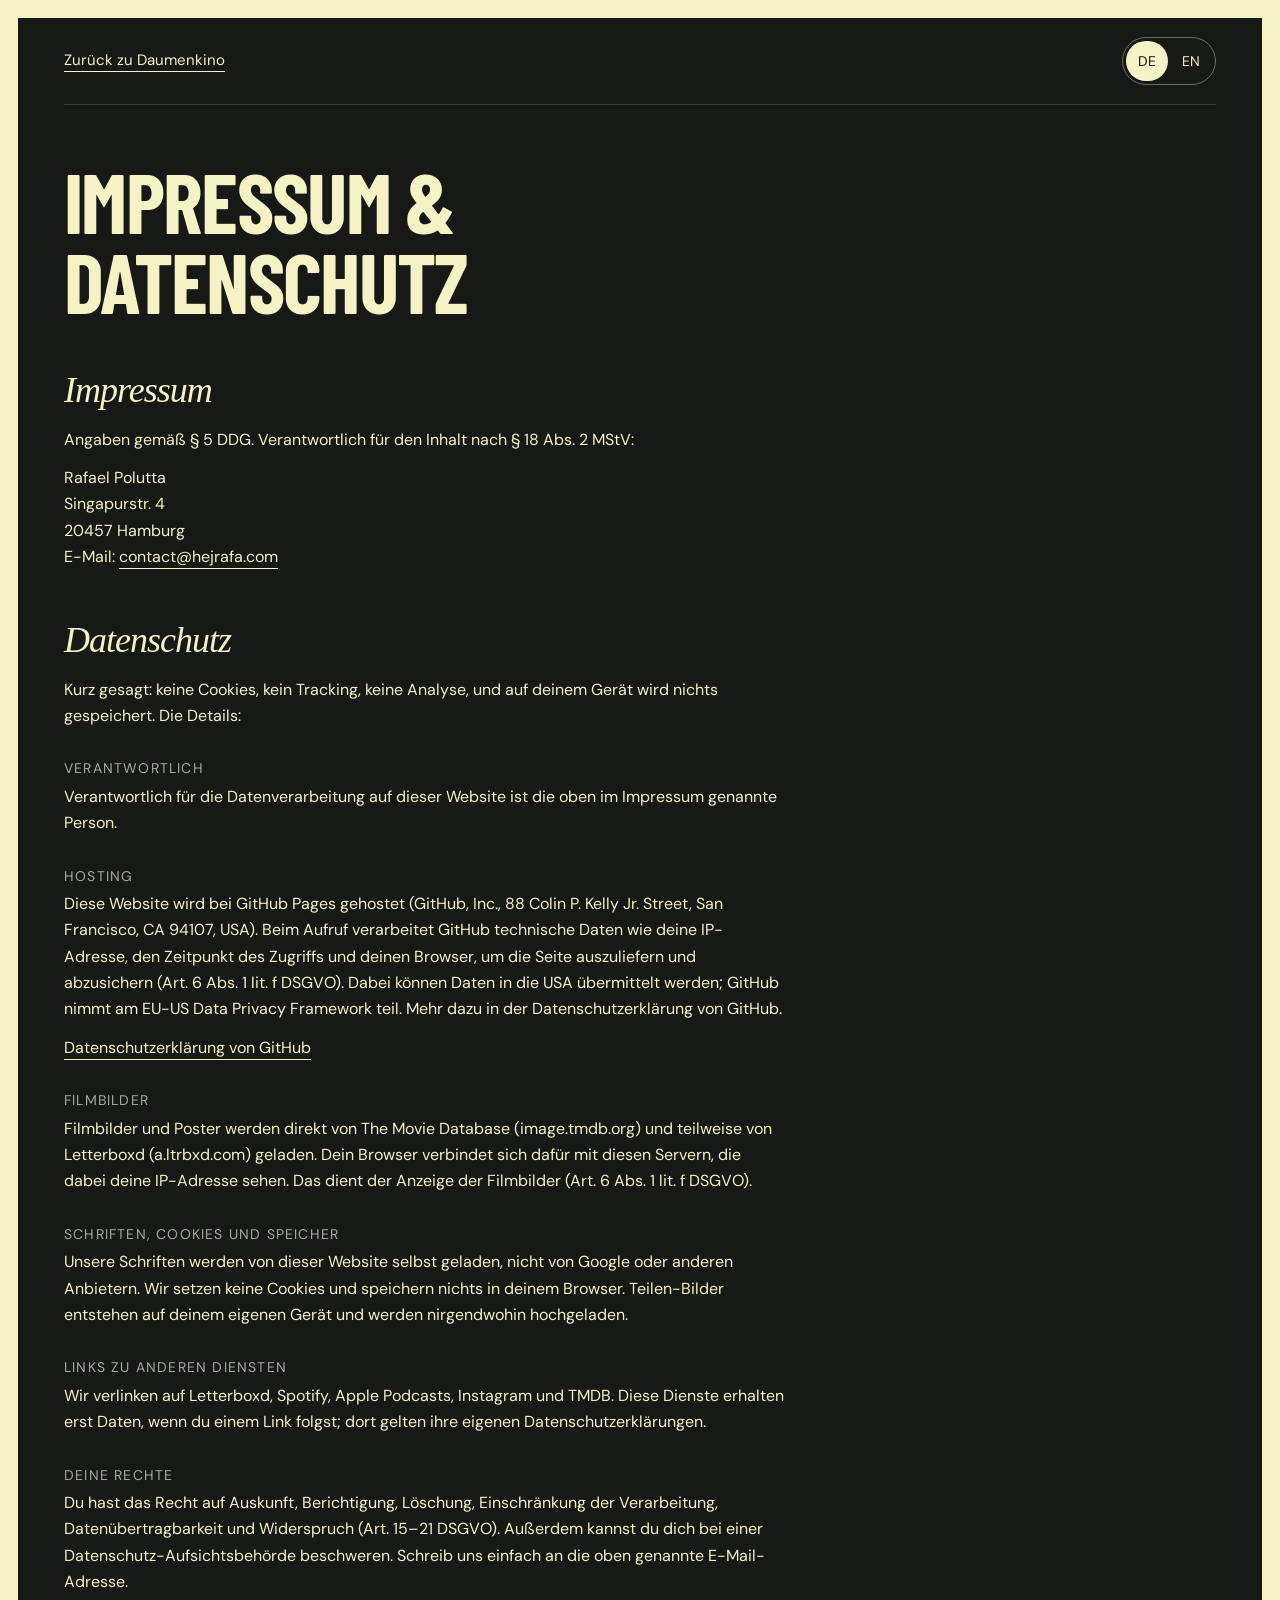
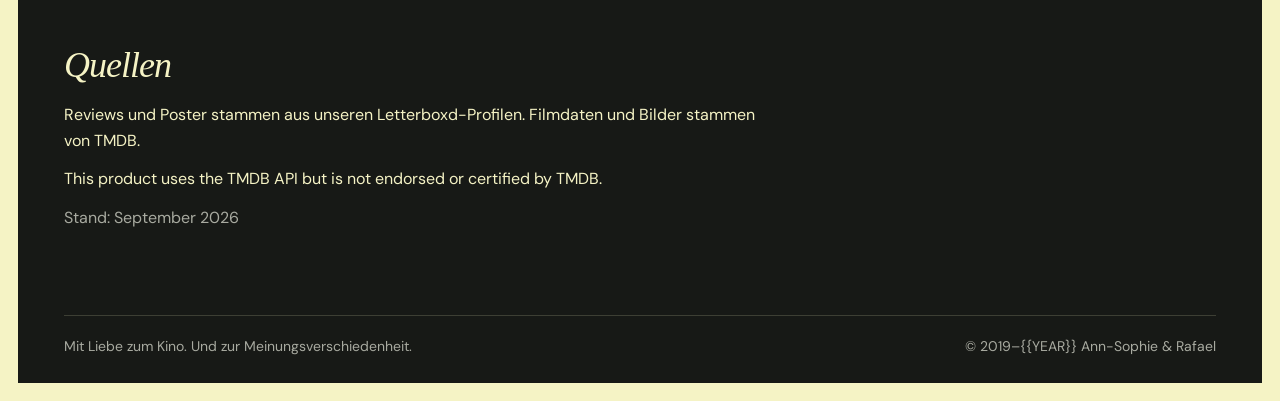
==== legal.html @ 0b09409e "Refresh the site: favorites, sharing, legal page, a11y and SEO Design and copy - Larger small text, " ====
<!doctype html>
<html lang="de">
<head>
  <meta charset="UTF-8"><meta name="viewport" content="width=device-width, initial-scale=1">
  <meta name="theme-color" content="#171916">
  <meta name="robots" content="noindex,follow">
  <title data-en="Legal notice &amp; privacy — Daumenkino">Impressum &amp; Datenschutz — Daumenkino</title>
  <link rel="icon" href="./assets/favicon.svg" type="image/svg+xml"><link rel="apple-touch-icon" href="./assets/apple-touch-icon.png">
  <link rel="stylesheet" href="./styles.css">
</head>
<body>
<div class="site-shell legal-page">
  <header class="topbar"><nav aria-label="Hauptnavigation" data-en-aria-label="Main navigation"><a class="text-link" href="./" data-en="Back to Daumenkino">Zurück zu Daumenkino</a></nav><div class="header-actions"><div class="language-toggle" role="group" aria-label="Sprache wählen" data-en-aria-label="Choose language"><a href="./impressum.html" data-language="de" data-page="impressum.html" lang="de" hreflang="de" aria-label="Deutsch" aria-current="page">DE</a><a href="./en/impressum.html" data-language="en" data-page="impressum.html" lang="en" hreflang="en" aria-label="English">EN</a></div></div></header>
  <main id="main" class="legal">
    <h1 data-en="Legal notice &amp; privacy">Impressum &amp; Datenschutz</h1>

    <section aria-labelledby="impressum">
      <h2 id="impressum" data-en="Legal notice">Impressum</h2>
      <p data-en="Information according to § 5 DDG and § 18 (2) MStV. Responsible for the content:">Angaben gemäß § 5 DDG. Verantwortlich für den Inhalt nach § 18 Abs. 2 MStV:</p>
      <address>Rafael Polutta<br>Singapurstr. 4<br>20457 Hamburg<br><span data-en="Email:">E-Mail:</span> <a class="text-link" href="mailto:contact@hejrafa.com">contact@hejrafa.com</a></address>
    </section>

    <section aria-labelledby="datenschutz">
      <h2 id="datenschutz" data-en="Privacy">Datenschutz</h2>
      <p data-en="Short version: no cookies, no tracking, no analytics, and nothing is stored on your device. The details:">Kurz gesagt: keine Cookies, kein Tracking, keine Analyse, und auf deinem Gerät wird nichts gespeichert. Die Details:</p>

      <h3 data-en="Who is responsible">Verantwortlich</h3>
      <p data-en="The person named in the legal notice above is responsible for data processing on this website.">Verantwortlich für die Datenverarbeitung auf dieser Website ist die oben im Impressum genannte Person.</p>

      <h3 data-en="Hosting">Hosting</h3>
      <p data-en="This website is hosted by GitHub Pages (GitHub, Inc., 88 Colin P. Kelly Jr. Street, San Francisco, CA 94107, USA). When you visit, GitHub processes technical data such as your IP address, the time of access and your browser, in order to deliver the site and keep it secure (Art. 6 (1) (f) GDPR). Data may be transferred to the USA; GitHub participates in the EU-US Data Privacy Framework. More in GitHub’s privacy statement.">Diese Website wird bei GitHub Pages gehostet (GitHub, Inc., 88 Colin P. Kelly Jr. Street, San Francisco, CA 94107, USA). Beim Aufruf verarbeitet GitHub technische Daten wie deine IP-Adresse, den Zeitpunkt des Zugriffs und deinen Browser, um die Seite auszuliefern und abzusichern (Art. 6 Abs. 1 lit. f DSGVO). Dabei können Daten in die USA übermittelt werden; GitHub nimmt am EU-US Data Privacy Framework teil. Mehr dazu in der Datenschutzerklärung von GitHub.</p>
      <p><a class="text-link" href="https://docs.github.com/site-policy/privacy-policies/github-general-privacy-statement" data-en="GitHub privacy statement">Datenschutzerklärung von GitHub</a></p>

      <h3 data-en="Film images">Filmbilder</h3>
      <p data-en="Film stills and posters are loaded directly from The Movie Database (image.tmdb.org) and, in some cases, from Letterboxd (a.ltrbxd.com). Your browser connects to these servers, which therefore see your IP address. We use this to show film images (Art. 6 (1) (f) GDPR).">Filmbilder und Poster werden direkt von The Movie Database (image.tmdb.org) und teilweise von Letterboxd (a.ltrbxd.com) geladen. Dein Browser verbindet sich dafür mit diesen Servern, die dabei deine IP-Adresse sehen. Das dient der Anzeige der Filmbilder (Art. 6 Abs. 1 lit. f DSGVO).</p>

      <h3 data-en="Fonts, cookies and storage">Schriften, Cookies und Speicher</h3>
      <p data-en="Our fonts are served from this website itself, not from Google or other providers. We set no cookies and store nothing in your browser. Share images are created on your own device and are not uploaded anywhere.">Unsere Schriften werden von dieser Website selbst geladen, nicht von Google oder anderen Anbietern. Wir setzen keine Cookies und speichern nichts in deinem Browser. Teilen-Bilder entstehen auf deinem eigenen Gerät und werden nirgendwohin hochgeladen.</p>

      <h3 data-en="Links to other services">Links zu anderen Diensten</h3>
      <p data-en="We link to Letterboxd, Spotify, Apple Podcasts, Instagram and TMDB. Those services only receive data once you follow a link; their own privacy policies apply there.">Wir verlinken auf Letterboxd, Spotify, Apple Podcasts, Instagram und TMDB. Diese Dienste erhalten erst Daten, wenn du einem Link folgst; dort gelten ihre eigenen Datenschutzerklärungen.</p>

      <h3 data-en="Your rights">Deine Rechte</h3>
      <p data-en="You have the right to access, rectification, erasure, restriction of processing, data portability and to object to processing (Art. 15–21 GDPR). You can also complain to a data protection supervisory authority. Just write to the email address above.">Du hast das Recht auf Auskunft, Berichtigung, Löschung, Einschränkung der Verarbeitung, Datenübertragbarkeit und Widerspruch (Art. 15–21 DSGVO). Außerdem kannst du dich bei einer Datenschutz-Aufsichtsbehörde beschweren. Schreib uns einfach an die oben genannte E-Mail-Adresse.</p>
    </section>

    <section aria-labelledby="credits">
      <h2 id="credits" data-en="Credits">Quellen</h2>
      <p data-en="Reviews and posters come from our Letterboxd profiles. Film data and images come from TMDB.">Reviews und Poster stammen aus unseren Letterboxd-Profilen. Filmdaten und Bilder stammen von TMDB.</p>
      <p lang="en">This product uses the TMDB API but is not endorsed or certified by TMDB.</p>
      <p class="legal-updated" data-en="Last updated: September 2026">Stand: September 2026</p>
    </section>
  </main>
  <footer><div class="credits"><span data-en="For the love of cinema. And a good disagreement.">Mit Liebe zum Kino. Und zur Meinungsverschiedenheit.</span><span>© 2019–{{YEAR}} Ann-Sophie & Rafael</span></div></footer>
</div>
</body>
</html>
---- styles.css ----
@font-face{font-family:Barlow;src:url('./assets/fonts/barlow-bold.woff2') format('woff2');font-weight:700;font-display:swap}@font-face{font-family:DM;src:url('./assets/fonts/dm-sans.woff2') format('woff2');font-weight:400;font-display:swap}
:root{--ink:#171916;--paper:#f5f3c5;--yellow:#f5f1a2;--muted:#a8aaa0;--line:#3d3f34;--display:Barlow,Impact,'Arial Narrow',sans-serif;--body:DM,Arial,sans-serif;color-scheme:dark}*{box-sizing:border-box}html{scroll-behavior:smooth;scroll-padding-top:24px}body{margin:0;background:var(--paper);color:var(--paper);font-family:var(--body);font-size:16px}a{color:inherit;text-decoration:none}button{font:inherit}button,a{-webkit-tap-highlight-color:transparent}a:focus-visible,button:focus-visible{outline:3px solid var(--yellow);outline-offset:5px}button{cursor:pointer}button:disabled{cursor:default}a:hover{text-decoration:none}button:hover,a:hover{transition:color .2s,background .2s}::selection{background:var(--yellow);color:var(--ink)}.site-shell{background:var(--ink);margin:18px;padding:0 46px;overflow:hidden}.topbar{height:87px;display:flex;align-items:center;justify-content:space-between;border-bottom:1px solid var(--line)}nav{display:flex;gap:38px}nav a{font-size:15px}nav a:hover{color:#fff}.masthead{padding-top:31px}.edition{display:flex;justify-content:space-between;font-size:14px;letter-spacing:1.3px;text-transform:uppercase}.wordmark{position:relative;margin-top:24px;padding-top:18px}.wordmark h1,.wordmark-echo{font-family:var(--display);font-size:clamp(78px,18.3vw,270px);font-weight:700;line-height:.81;letter-spacing:-.032em;margin:0;white-space:nowrap}.wordmark h1{position:relative;background:var(--ink);padding-bottom:9px}.wordmark-echo{position:absolute;top:-12px;left:0;transform:scaleY(.7);transform-origin:top;opacity:.55;clip-path:inset(0 0 50% 0);letter-spacing:-.032em}.wordmark-star{font-family:Arial,sans-serif;font-size:.36em;vertical-align:top;display:inline-block;margin-left:.08em;margin-top:.02em;font-weight:400}.intro-line{display:flex;align-items:center;gap:30px;padding:32px 0 49px}.intro-line>p:first-child{font-size:24px;letter-spacing:-.8px;flex:1}.intro-line em{font-family:Georgia,serif;font-weight:400}.intro-line p{margin:0}.section-bar{border-top:1px solid var(--line);padding:23px 0;display:flex;justify-content:space-between;align-items:center;gap:20px}.section-bar h2{font-size:14px;font-weight:400;letter-spacing:1.2px;margin:0;text-transform:uppercase}.count{display:inline-block;border:1px solid #686a58;border-radius:20px;font-size:14px;padding:3px 7px;margin-left:9px;letter-spacing:0}.filters{display:flex;gap:6px}.filters button{border:1px solid #6e705d;color:var(--paper);background:transparent;border-radius:22px;padding:8px 17px;font-size:14px;min-height:36px}.filters button[aria-pressed=true],.filters button:hover{background:var(--paper);color:var(--ink);border-color:var(--paper)}.review-grid{display:grid;grid-template-columns:1fr 1fr;gap:22px}.review-card{isolation:isolate;position:relative;min-height:430px;border-radius:10px;overflow:hidden;background:#30352a;display:flex;flex-direction:column;justify-content:space-between;padding:27px 28px}.review-card[hidden]{display:none}.review-card.feature{grid-column:1/-1;min-height:580px;padding:32px 38px}.film-still{position:absolute;inset:0;width:100%;height:100%;object-fit:cover;z-index:-3;transition:transform .7s ease}.card-shade{position:absolute;inset:0;background:linear-gradient(180deg,rgba(9,15,12,.58),rgba(8,12,9,.52) 38%,rgba(6,10,8,.83));z-index:-2}.card-top{display:flex;justify-content:space-between;align-items:center;gap:20px;font-size:14px;letter-spacing:1px;text-transform:uppercase}.rating{font-size:19px;white-space:nowrap;letter-spacing:1.2px}.quote{font-family:var(--display);text-transform:uppercase;font-size:clamp(32px,3.8vw,60px);line-height:.99;text-align:center;max-width:94%;margin:45px auto;color:var(--yellow);text-wrap:balance;letter-spacing:-.025em;text-shadow:0 2px 25px #0003}.feature .quote{font-size:clamp(44px,6.5vw,100px);max-width:850px;margin:66px auto}.quote.long-quote{font-size:clamp(28px,3.1vw,45px)}.feature .quote.long-quote{font-size:clamp(40px,5.3vw,76px)}.card-bottom{display:flex;justify-content:space-between;align-items:end;gap:16px}.film-year{font-size:14px;letter-spacing:1px}.film-year>span{opacity:.7;letter-spacing:.4px}h3{margin:6px 0 0;font-family:var(--display);text-transform:uppercase;font-size:30px;line-height:1.03;letter-spacing:.2px}.feature h3{font-size:42px}.review-link{border:1px solid #edecc570;border-radius:50%;width:38px;height:38px;flex:0 0 38px;display:flex;justify-content:center;align-items:center;font-size:22px}.review-link span{display:none}.feature .review-link{width:auto;flex-basis:auto;border-radius:24px;padding:10px 17px;font-size:19px;gap:22px;height:42px}.feature .review-link span{display:inline;font-size:14px}.review-link:hover{background:var(--paper);color:var(--ink)}.more-row{display:flex;align-items:center;justify-content:center;padding:28px 0 62px}#load-more{background:none;border:1px solid #777963;color:var(--paper);padding:12px 20px;border-radius:30px;font-size:15px}#load-more span{margin-left:20px;font-size:18px}#load-more:hover{background:var(--paper);color:var(--ink)}#load-more[hidden]{display:none}.podcast-section{background:var(--yellow);color:var(--ink);padding:40px;border-radius:9px;margin-bottom:65px}.podcast-content{display:grid;grid-template-columns:minmax(150px,210px) 1.2fr 1fr;align-items:center;gap:56px}.podcast-cover{display:block;width:100%;height:auto;aspect-ratio:1;border-radius:6px;box-shadow:0 10px 30px #17191633}.podcast-content h2{text-transform:uppercase;font-family:var(--display);font-size:clamp(44px,5.3vw,76px);line-height:.95;letter-spacing:-.02em;margin:0}.podcast-content h2 em{font-family:Georgia,serif;font-size:.76em;font-weight:400;text-transform:none;line-height:1.25}.podcast-description{font-size:18px;line-height:1.55;margin:0 0 24px;max-width:420px}.pill-link{display:inline-flex;gap:32px;align-items:center;border-radius:25px;background:var(--ink);color:var(--paper);padding:13px 22px;font-size:15px}.pill-link span{font-size:19px}.pill-link:hover{background:#353b2e}.podcast-section a:focus-visible{outline-color:var(--ink)}.footer-heading{display:flex;justify-content:space-between;align-items:end;margin-bottom:32px}.eyebrow{display:block;margin-bottom:10px;font-family:var(--body);font-style:normal;font-size:14px;letter-spacing:1.2px;text-transform:uppercase}.footer-heading h2{font-family:Georgia,serif;font-weight:400;font-style:italic;font-size:47px;letter-spacing:-1.6px;margin:0}.watchlists{display:grid;grid-template-columns:1fr 1fr;gap:55px}.watchlist-heading{display:flex;align-items:center;justify-content:space-between;border-top:1px solid var(--line);padding:20px 0}.watchlist-heading h3{font-family:var(--body);text-transform:none;font-size:16px;font-weight:400;margin:0}.watchlist-heading a{font-size:14px;color:var(--muted)}.posters{display:grid;grid-template-columns:repeat(4,minmax(0,1fr));gap:12px}.poster-wrap{position:relative;aspect-ratio:2/3;overflow:hidden;border-radius:5px;background:#34382b;transition:transform .35s cubic-bezier(.2,.8,.2,1),box-shadow .35s}.poster-wrap img{position:absolute;inset:0;width:100%;height:100%;object-fit:cover}.poster-fallback{position:absolute;inset:0;display:grid;place-items:center;padding:10px;text-align:center;font-family:var(--display);text-transform:uppercase;font-size:clamp(13px,1.4vw,18px);line-height:1.05;color:var(--yellow);overflow-wrap:anywhere}.watched-film{display:block}.watched-film:hover .poster-wrap,.watched-film:focus-visible .poster-wrap{transform:scale(1.06);box-shadow:0 14px 30px #0008}.footer-bottom{margin-top:55px;border-top:1px solid var(--line);border-bottom:1px solid var(--line);padding:30px 0;display:flex;justify-content:space-between;align-items:center;gap:24px}.footer-wordmark{display:block;font-family:var(--display);font-size:43px;font-weight:700;letter-spacing:-1px;line-height:1}.footer-links{display:flex;align-items:center;gap:24px;font-size:14px}.footer-links>span{font-size:14px;color:var(--muted)}.credits{display:flex;justify-content:space-between;gap:20px;font-size:14px;color:var(--muted);padding:21px 0 28px}.sr-only{position:absolute;width:1px;height:1px;overflow:hidden;clip-path:inset(50%);white-space:nowrap}.skip-link{position:absolute;left:25px;top:-100px;z-index:10;background:var(--paper);color:var(--ink);padding:12px}.skip-link:focus{top:22px}
@media(min-width:1600px){.site-shell{max-width:1570px;margin:22px auto;padding:0 60px}.wordmark h1,.wordmark-echo{font-size:290px}.review-card.feature{min-height:690px}.review-card{min-height:500px}}
@media(max-width:1000px){.site-shell{padding:0 28px;margin:12px}.wordmark h1,.wordmark-echo{font-size:18.1vw}.review-card{min-height:390px;padding:23px}.review-card.feature{min-height:510px}.podcast-content{gap:35px;grid-template-columns:minmax(120px,160px) 1fr}.podcast-copy{grid-column:1/-1}.watchlists{gap:30px}.footer-links{gap:14px;flex-wrap:wrap;justify-content:flex-end}.footer-links>span{width:100%;text-align:right}.intro-line>p:first-child{font-size:22px}}
@media(max-width:650px){.site-shell{margin:8px;padding:0 18px}.topbar{height:70px}nav{gap:19px}nav a{font-size:14px}.masthead{padding-top:23px}.edition{font-size:11px;letter-spacing:.5px}.edition span:last-child{max-width:105px;text-align:right}.wordmark{margin-top:26px;padding-top:10px}.wordmark h1,.wordmark-echo{font-size:18vw}.wordmark-echo{top:-4px}.intro-line{padding:24px 0 30px;gap:10px;flex-wrap:wrap}.intro-line>p:first-child{font-size:21px;flex-basis:calc(100% - 55px)}.section-bar{align-items:flex-start;flex-direction:column;padding:20px 0;gap:16px}.section-bar h2{font-size:14px}.filters{width:100%;gap:8px}.filters button{flex:1;font-size:14px;padding:9px 10px;min-height:40px}.review-grid{grid-template-columns:1fr;gap:16px}.review-card,.review-card.feature{min-height:440px;padding:24px 20px;grid-column:auto}.review-card.feature .quote,.quote,.quote.long-quote{font-size:42px;max-width:100%;margin:45px auto}.feature .quote.long-quote{font-size:36px}.review-card .quote.long-quote{font-size:33px}.feature h3,h3{font-size:30px}.card-top{font-size:14px;gap:8px}.rating{font-size:16px}.feature .review-link{border-radius:50%;width:38px;flex-basis:38px;padding:0;height:38px}.feature .review-link span{display:none}.more-row{padding:24px 0 40px;gap:10px}#load-more{font-size:14px;padding:10px 15px}.podcast-section{padding:26px 24px 30px;margin-bottom:44px}.podcast-content{grid-template-columns:1fr;gap:25px}.podcast-cover{width:140px}.podcast-content h2{font-size:49px}.podcast-description{font-size:17px}.footer-heading{display:block;margin-bottom:25px}.footer-heading h2{font-size:41px}.eyebrow{font-size:14px}.watchlists{grid-template-columns:1fr;gap:20px}.posters{gap:10px}.footer-bottom{margin-top:30px;display:block;padding:24px 0}.footer-wordmark{font-size:42px}.footer-links{justify-content:flex-start;gap:22px;margin-top:22px}.footer-links>span{text-align:left}.credits{display:block;font-size:14px;line-height:1.7;padding-top:18px}.credits span{display:block;margin-bottom:7px}}
@media(prefers-reduced-motion:reduce){html{scroll-behavior:auto}*,*::before,*::after{transition:none!important;animation:none!important}}
/* The navigation and language selector share the masthead without a secondary logo. */
.header-actions{display:flex;align-items:center;gap:30px}.language-toggle[hidden]{display:none}#load-more>span[data-en]{margin-left:0;font-size:inherit}.pill-link>span[data-en]{font-size:inherit}
@media(max-width:650px){.header-actions{gap:13px}.topbar nav{gap:15px}.credits>span{display:block}.credits span span{display:inline}}
@media(max-width:360px){.topbar nav{gap:10px}.topbar nav a{font-size:14px}.header-actions{gap:8px}}

[hidden]{display:none!important}.review-link .link-arrow,.feature .review-link .link-arrow{display:inline;font-size:22px}.pill-link>span[data-en]{font-size:inherit}.card-top h3:focus-visible{outline:2px solid var(--yellow);outline-offset:5px}.topbar{gap:16px}.topbar nav{flex-wrap:wrap}.filters button{min-height:44px}.review-link{min-width:44px;min-height:44px}.edition{gap:16px}.edition span{min-width:0}.credits span span{display:inline}main:focus,.reviews-section:focus{outline:none}
.language-toggle{position:relative;display:flex;border:1px solid #6e705d;border-radius:24px;padding:3px;gap:2px}.language-toggle::before{content:"";position:absolute;top:3px;left:3px;width:42px;height:40px;border-radius:20px;background:var(--paper);transition:transform .35s cubic-bezier(.3,.7,.2,1)}.language-toggle:has([data-language=en][aria-current=page])::before{transform:translateX(44px)}.language-toggle a{position:relative;display:grid;place-items:center;width:42px;height:40px;border-radius:20px;color:var(--paper);font-size:14px;transition:color .35s}.language-toggle a:hover{color:#fff}.language-toggle a[aria-current=page]{color:var(--ink)}
/* Pull the wordmark left by the D's side bearing so its ink lines up with the text above and below. */
.wordmark h1,.wordmark-echo{margin-left:-.044em}
/* Intro: the wordmark flips in letter by letter, then the rest of the page settles in. */
@keyframes rise{from{opacity:0;transform:translateY(.3em)}}@keyframes fade-up{from{opacity:0;transform:translateY(18px)}}@keyframes fade{from{opacity:0}}@keyframes unroll{from{opacity:0;clip-path:inset(0 0 100% 0)}}@keyframes spin-in{from{opacity:0;transform:rotate(-180deg) scale(.3)}}
.wordmark-letters span::before{content:attr(data-letter)}.wordmark-letters span{display:inline-block;animation:rise .7s cubic-bezier(.2,.8,.2,1) both;animation-delay:calc(.15s + var(--i) * .06s)}
.wordmark-star{transform-box:fill-box;transform-origin:center;animation:spin-in .9s cubic-bezier(.2,.8,.2,1) .7s both}
.wordmark-echo{animation:unroll .9s ease-out .85s both}
.topbar,.edition{animation:fade .8s ease-out both}.edition{animation-delay:.1s}
.intro-line{animation:fade-up .8s cubic-bezier(.2,.8,.2,1) .45s both}.section-bar{animation:fade-up .8s cubic-bezier(.2,.8,.2,1) .55s both}.review-grid{animation:fade-up .8s cubic-bezier(.2,.8,.2,1) .65s both}
/* Further down, sections fade up as they scroll into view (class added by app.js). */
.reveal{opacity:0;transform:translateY(24px);transition:opacity .8s ease-out,transform .8s cubic-bezier(.2,.8,.2,1)}.reveal.is-visible{opacity:1;transform:none}
.footer-star{width:.46em;height:.46em;vertical-align:top;margin:.04em 0 0 .08em}
/* Text links: a classic underline that draws away on hover and returns on leave. */
.text-link{background:linear-gradient(currentColor,currentColor) no-repeat right bottom/100% 1px;padding-bottom:2px;transition:background-size .35s cubic-bezier(.2,.8,.2,1)}a.text-link:hover,a:hover>.text-link,a.text-link:focus-visible,a:focus-visible>.text-link{background-size:0 1px}
.arrow{display:inline-block;font-size:.85em;transition:transform .35s cubic-bezier(.2,.8,.2,1)}a:hover>.arrow{transform:translate(2px,-2px)}
.footnote{display:flex;align-items:baseline;gap:4px;margin:4px 0 0;font-size:14px;line-height:1.4;color:var(--muted)}
/* Hanging quotation marks: each mark's width is cancelled so the words alone are centered. */
.quote-mark:first-child{margin-left:-.327em}.quote-mark:last-child{margin-right:-.327em}
/* Standalone small links get a comfortable tap area without changing the layout. */
.footer-links a,.watchlist-heading a{padding:6px 0}
/* Listening options: one pill per app, RSS as a quiet fallback. */
.listen-links{display:flex;flex-wrap:wrap;gap:10px}.listen-links .pill-link{gap:10px;padding:12px 20px 12px 16px}.listen-links .pill-link span{font-size:15px}.brand-icon{width:20px;height:20px;fill:currentColor;flex:none}.rss-note{margin:16px 0 0;font-size:14px}
/* The intro plays on arrival; reloads and moving between our own pages skip it (nothing is stored). */
.no-intro *,.no-intro *::before{animation:none!important}
/* Share-as-image button beside the Letterboxd link (shown by share.js). */
.card-actions{display:flex;align-items:center;gap:10px}.share-card{display:grid;place-items:center;width:44px;height:44px;flex:none;border:1px solid #edecc570;border-radius:50%;background:transparent;color:var(--paper);padding:0}.share-card svg{width:19px;height:19px}.share-card:hover{background:var(--paper);color:var(--ink)}.share-card[aria-busy=true]{opacity:.6;cursor:progress}
/* Legal page: a calm reading column in the site's type. */
.legal{max-width:720px;padding:56px 0 72px}.legal h1{font-family:var(--display);text-transform:uppercase;font-size:clamp(44px,7vw,84px);line-height:.95;letter-spacing:-.02em;margin:0 0 48px}.legal h2{font-family:Georgia,serif;font-style:italic;font-weight:400;font-size:36px;letter-spacing:-1px;margin:48px 0 16px}.legal h3{font-family:var(--body);font-size:14px;font-weight:400;letter-spacing:1.2px;text-transform:uppercase;color:var(--muted);margin:32px 0 8px}.legal p,.legal address{font-size:16px;line-height:1.65;font-style:normal;margin:0 0 12px}.legal-updated{color:var(--muted)}.legal-page footer .credits{border-top:1px solid var(--line)}
@media(max-width:360px){.filters button{padding-inline:6px}}
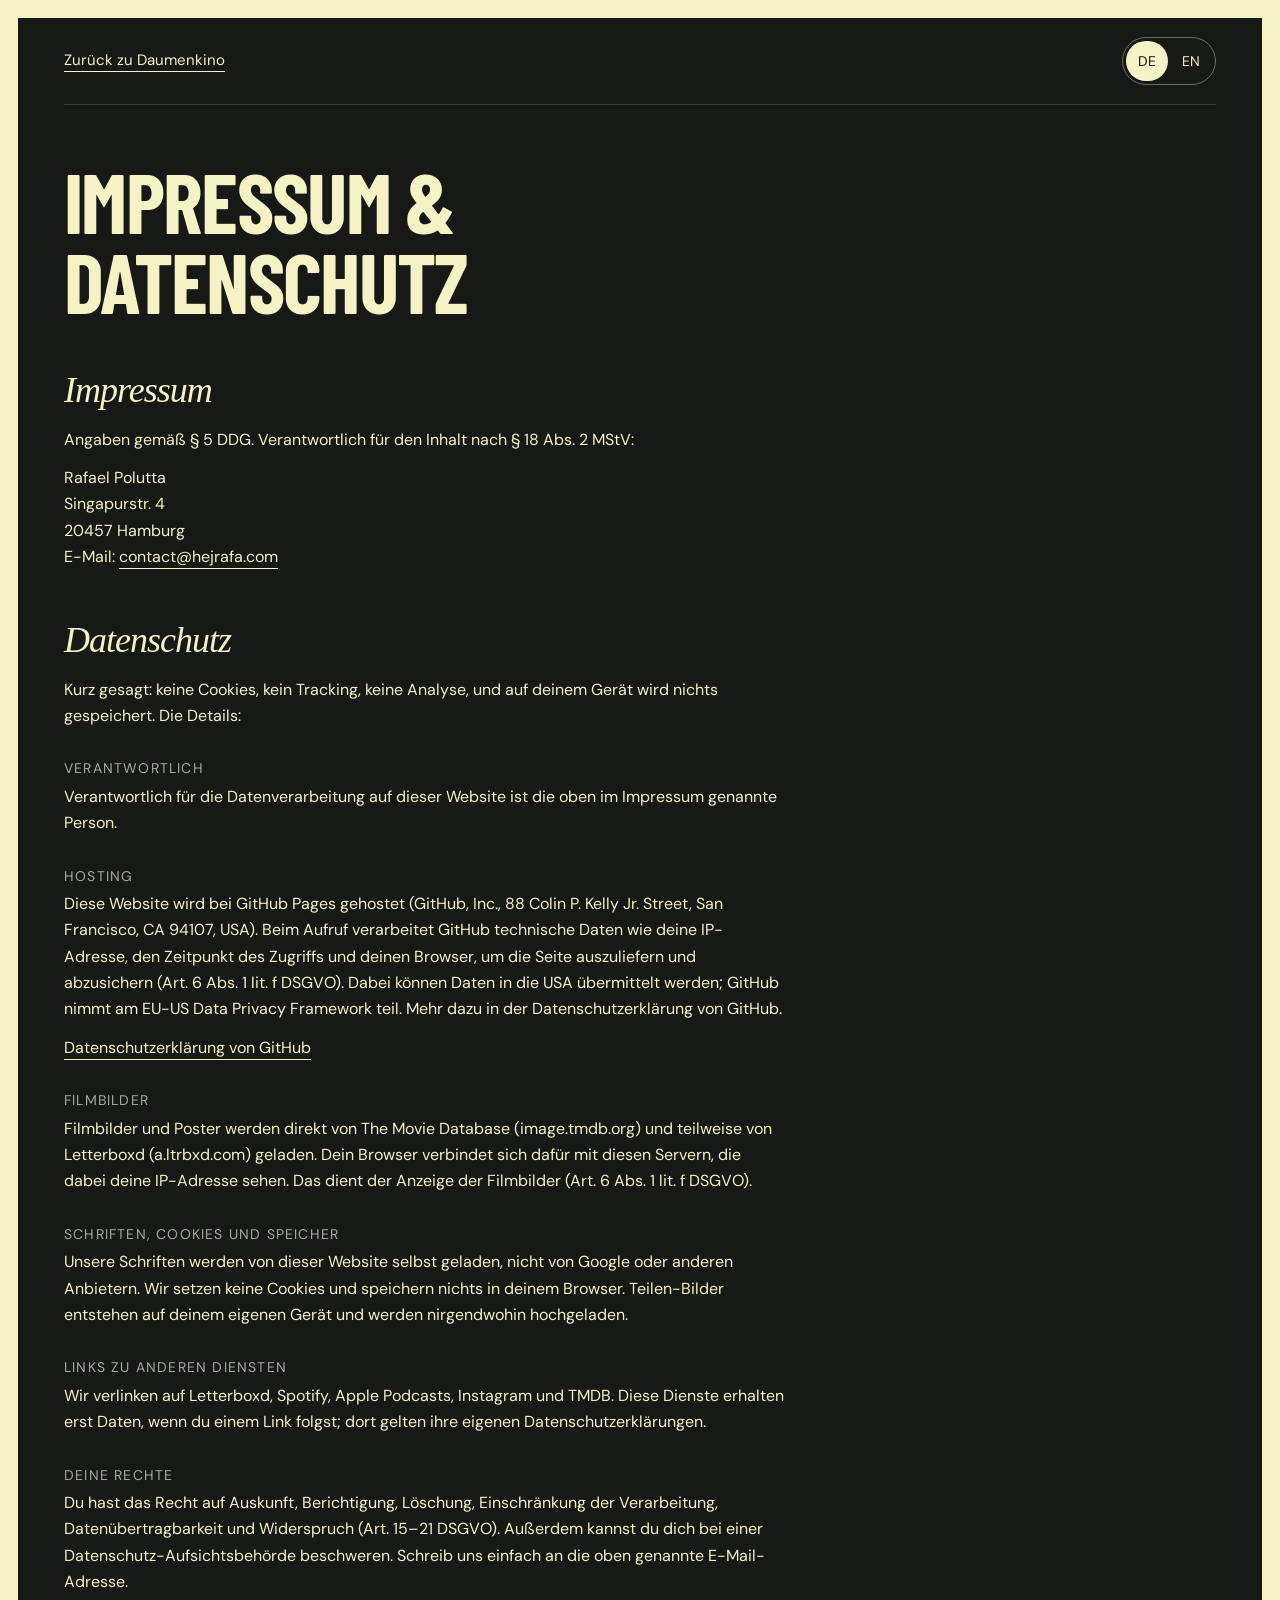
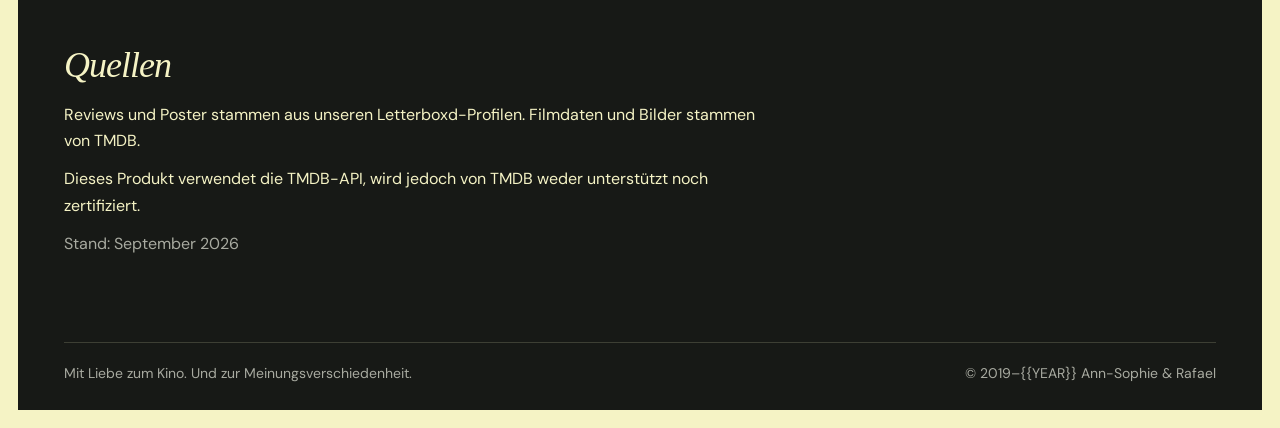
==== commit 051d80a5: "Translate TMDB attribution on the German legal page Co-Authored-By: Claude Opus 5.5 <noreply@anthrop" ====
--- a/legal.html
+++ b/legal.html
@@ -47,7 +47,7 @@
     <section aria-labelledby="credits">
       <h2 id="credits" data-en="Credits">Quellen</h2>
       <p data-en="Reviews and posters come from our Letterboxd profiles. Film data and images come from TMDB.">Reviews und Poster stammen aus unseren Letterboxd-Profilen. Filmdaten und Bilder stammen von TMDB.</p>
-      <p lang="en">This product uses the TMDB API but is not endorsed or certified by TMDB.</p>
+      <p data-en="This product uses the TMDB API but is not endorsed or certified by TMDB.">Dieses Produkt verwendet die TMDB-API, wird jedoch von TMDB weder unterstützt noch zertifiziert.</p>
       <p class="legal-updated" data-en="Last updated: September 2026">Stand: September 2026</p>
     </section>
   </main>
